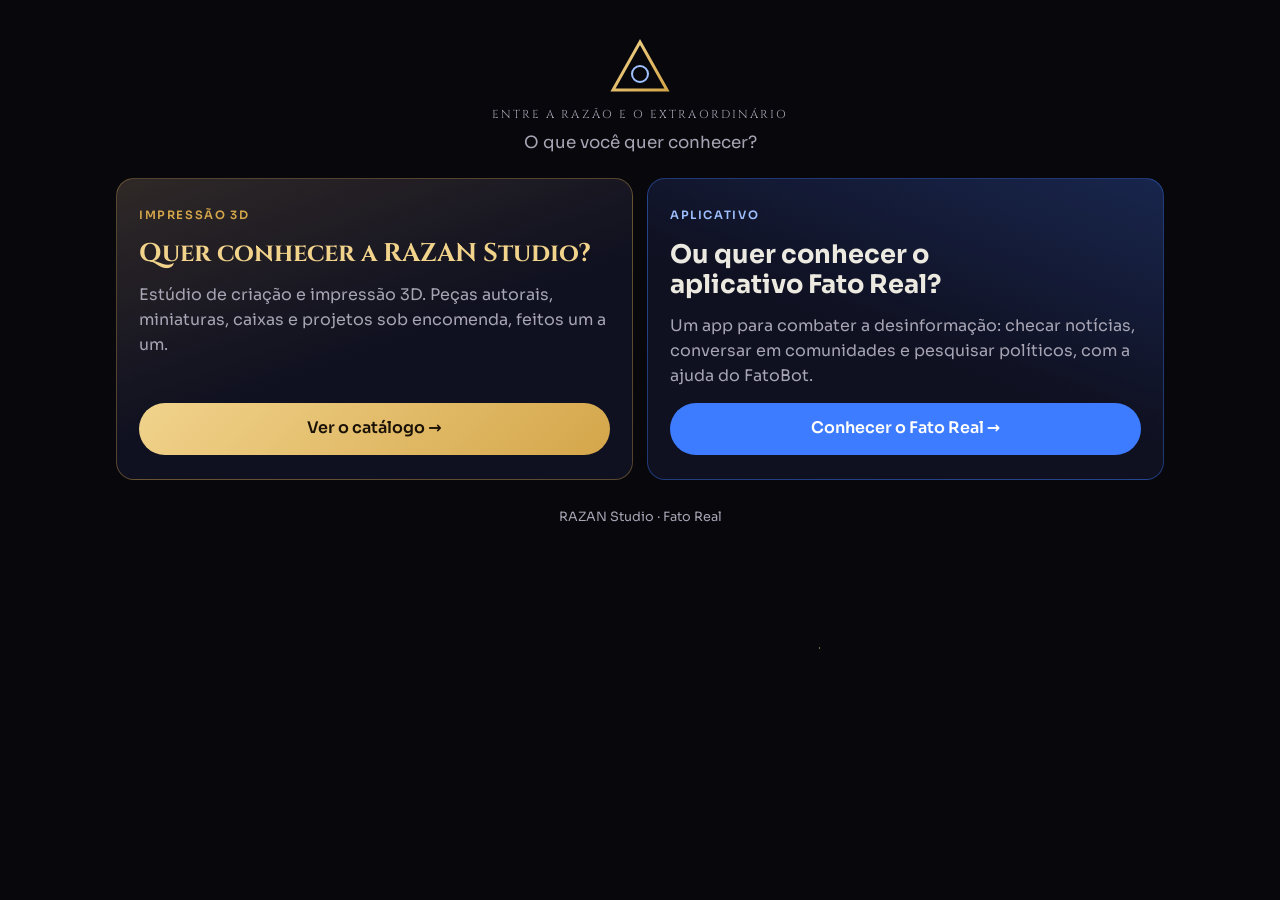
==== r/index.html @ 96d6b2ea "Adiciona página hub (/r), catálogo RAZAN e apresentação Fato Real Co-Authored-By: Claude Opus 5.5 <n" ====
<!doctype html>
<html lang="pt-BR"><head><meta charset="utf-8"><meta name="viewport" content="width=device-width,initial-scale=1,viewport-fit=cover">
<style>:root{padding-top:env(safe-area-inset-top,0px);padding-bottom:env(safe-area-inset-bottom,0px)}body{margin:0}img{max-width:100%}[hidden]{display:none!important}</style>
<title>RAZAN · Fato Real</title>
<meta name="description" content="RAZAN Studio ou Fato Real: escolha o que quer conhecer.">
</head><body>

<meta name="claude:viewport-fit-sides" content="cover">
<link rel="preconnect" href="https://fonts.googleapis.com">
<link rel="stylesheet" href="https://fonts.googleapis.com/css2?family=Cinzel:wght@500;700&family=Sora:wght@400;500;600;700&display=swap">
<style>
/* Layout: duas metades lado a lado (empilham no celular); a segunda vista (#fato-real) é a apresentação do app. Visual único escuro, de propósito. */
:root{
  --cosmos:#07070c;      /* preto cósmico */
  --cosmos-2:#0f1020;
  --ouro:#d4a64a;        /* ouro alquímico */
  --ouro-claro:#f1d38c;
  --azul:#3d7bff;        /* azul */
  --azul-claro:#9fc0ff;
  --texto:#ece9e1;
  --texto-2:#a7a5b4;
  --linha:rgba(255,255,255,.10);
  --f-marca:"Cinzel","Trajan Pro",Georgia,serif;
  --f-texto:"Sora","Segoe UI",system-ui,sans-serif;
  color-scheme:dark;
}
*{box-sizing:border-box}
html,body{min-height:100%}
body{background:var(--cosmos);color:var(--texto);font-family:var(--f-texto);font-size:16px;line-height:1.55;
  background-image:radial-gradient(1px 1px at 12% 18%,rgba(255,255,255,.55) 50%,transparent 51%),
  radial-gradient(1px 1px at 78% 9%,rgba(255,255,255,.4) 50%,transparent 51%),
  radial-gradient(1.5px 1.5px at 64% 72%,rgba(241,211,140,.5) 50%,transparent 51%),
  radial-gradient(1px 1px at 30% 86%,rgba(159,192,255,.5) 50%,transparent 51%),
  radial-gradient(1px 1px at 90% 54%,rgba(255,255,255,.35) 50%,transparent 51%);}
a{color:inherit}
.wrap{max-width:1080px;margin:0 auto;padding-left:max(16px,env(safe-area-inset-left,0px));padding-right:max(16px,env(safe-area-inset-right,0px));padding-block:28px 40px}
header.top{display:flex;flex-direction:column;align-items:center;gap:6px;text-align:center;padding-block:8px 22px}
.lema{font-family:var(--f-marca);letter-spacing:.18em;text-transform:uppercase;font-size:.72rem;color:var(--texto-2)}
.pergunta{font-size:1.05rem;color:var(--texto-2);margin:0}
.escolhas{display:grid;grid-template-columns:1fr 1fr;gap:14px}
@media (max-width:720px){.escolhas{grid-template-columns:1fr}}
.lado{position:relative;min-width:0;border:1px solid var(--linha);border-radius:18px;padding:28px 22px 24px;display:flex;flex-direction:column;gap:14px;overflow:hidden}
.lado.razan{background:linear-gradient(160deg,rgba(212,166,74,.16),rgba(7,7,12,.0) 55%),var(--cosmos-2);border-color:rgba(212,166,74,.35)}
.lado.fato{background:linear-gradient(200deg,rgba(61,123,255,.20),rgba(7,7,12,0) 55%),var(--cosmos-2);border-color:rgba(61,123,255,.38)}
.selo{width:64px;height:64px}
.eyebrow{font-size:.72rem;letter-spacing:.14em;text-transform:uppercase;font-weight:600}
.razan .eyebrow{color:var(--ouro)}
.fato .eyebrow{color:var(--azul-claro)}
h2{margin:0;font-size:1.6rem;line-height:1.2;text-wrap:balance}
.razan h2{font-family:var(--f-marca);font-weight:700;color:var(--ouro-claro)}
.fato h2{font-weight:700}
.lado p{margin:0;color:var(--texto-2)}
.btn{margin-top:auto;display:inline-flex;align-items:center;justify-content:center;gap:10px;min-height:52px;padding:0 22px;border-radius:999px;font-weight:600;text-decoration:none;font-size:1rem;transition:transform .15s ease,filter .15s ease}
.btn:hover{transform:translateY(-1px);filter:brightness(1.08)}
.btn:focus-visible{outline:3px solid var(--texto);outline-offset:3px}
.btn.ouro{background:linear-gradient(135deg,var(--ouro-claro),var(--ouro));color:#1a1206}
.btn.azul{background:var(--azul);color:#fff}
.btn.fantasma{background:transparent;border:1px solid var(--linha);color:var(--texto)}
.ou{display:none;text-align:center;color:var(--texto-2);font-size:.85rem;letter-spacing:.2em}
@media (max-width:720px){.ou{display:block}}
footer{margin-top:28px;text-align:center;color:var(--texto-2);font-size:.8rem}
/* apresentação Fato Real */
#fato-real-view .hero{display:flex;flex-direction:column;gap:10px;padding-block:10px 18px}
#fato-real-view h1{margin:0;font-size:clamp(1.9rem,6vw,2.8rem);line-height:1.1;text-wrap:balance}
#fato-real-view h1 span{color:var(--azul-claro)}
.lead{color:var(--texto-2);max-width:60ch;margin:0}
.grade{display:grid;grid-template-columns:repeat(2,minmax(0,1fr));gap:12px;margin-top:18px}
@media (max-width:720px){.grade{grid-template-columns:1fr}}
.card{border:1px solid var(--linha);border-radius:14px;padding:18px;background:var(--cosmos-2);min-width:0}
.card h3{margin:0 0 6px;font-size:1.05rem;color:var(--azul-claro)}
.card p{margin:0;color:var(--texto-2);font-size:.95rem}
h2.sec{font-size:1.25rem;margin:30px 0 12px}
ol.passos{list-style:none;margin:0;padding:0;display:grid;gap:10px;counter-reset:p}
ol.passos li{counter-increment:p;display:grid;grid-template-columns:40px 1fr;gap:12px;align-items:start;border-left:2px solid rgba(61,123,255,.45);padding:4px 0 4px 12px}
ol.passos li::before{content:counter(p);width:32px;height:32px;border-radius:50%;background:rgba(61,123,255,.18);color:var(--azul-claro);display:grid;place-items:center;font-weight:700}
ol.passos b{display:block}
ol.passos span{color:var(--texto-2);font-size:.95rem}
.nota{margin-top:22px;padding:14px 16px;border:1px dashed rgba(212,166,74,.45);border-radius:12px;color:var(--texto-2);font-size:.9rem}
.acoes{display:flex;flex-wrap:wrap;gap:10px;margin-top:22px}
@media (prefers-reduced-motion:reduce){.btn{transition:none}}
</style>

<!-- VISTA 1: HUB -->
<main id="hub-view" class="wrap">
  <header class="top">
    <svg class="selo" viewBox="0 0 64 64" aria-hidden="true"><defs><linearGradient id="g" x1="0" y1="0" x2="1" y2="1"><stop offset="0" stop-color="#f1d38c"/><stop offset="1" stop-color="#d4a64a"/></linearGradient></defs><polygon points="32,6 59,54 5,54" fill="none" stroke="url(#g)" stroke-width="3"/><circle cx="32" cy="38" r="8" fill="none" stroke="#9fc0ff" stroke-width="2"/></svg>
    <div class="lema">Entre a razão e o extraordinário</div>
    <p class="pergunta">O que você quer conhecer?</p>
  </header>

  <section class="escolhas">
    <article class="lado razan">
      <div class="eyebrow">Impressão 3D</div>
      <h2>Quer conhecer a RAZAN Studio?</h2>
      <p>Estúdio de criação e impressão 3D. Peças autorais, miniaturas, caixas e projetos sob encomenda, feitos um a um.</p>
      <a class="btn ouro" href="/r/catalogo/">Ver o catálogo →</a>
    </article>

    <div class="ou">ou</div>

    <article class="lado fato">
      <div class="eyebrow">Aplicativo</div>
      <h2>Ou quer conhecer o aplicativo Fato Real?</h2>
      <p>Um app para combater a desinformação: checar notícias, conversar em comunidades e pesquisar políticos, com a ajuda do FatoBot.</p>
      <a class="btn azul" href="/r/fato-real/">Conhecer o Fato Real →</a>
    </article>
  </section>

  <footer>RAZAN Studio · Fato Real</footer>
</main>

<!-- VISTA 2: APRESENTAÇÃO FATO REAL -->
<main id="fato-real-view" class="wrap" hidden>
  <a class="btn fantasma" href="#inicio" style="min-height:40px;padding:0 16px;font-size:.9rem">← Voltar</a>
  <div class="hero">
    <div class="eyebrow" style="color:var(--azul-claro)">Aplicativo · prévia</div>
    <h1>Fato Real: <span>antes de compartilhar, confira.</span></h1>
    <p class="lead">O Fato Real é um aplicativo de combate à desinformação. Ele junta checagem de conteúdo, comunidades e pesquisa sobre políticos num só lugar, com um assistente, o FatoBot, que ajuda você a entender o que é verdade.</p>
  </div>

  <div class="grade">
    <div class="card"><h3>Combate à desinformação</h3><p>Recebeu uma notícia, um print ou um link e ficou na dúvida? Leve para o app e veja se aquilo se sustenta antes de passar adiante.</p></div>
    <div class="card"><h3>Comunidades</h3><p>Grupos para discutir temas, trocar fontes e ajudar uns aos outros a separar fato de boato, com conversa respeitosa.</p></div>
    <div class="card"><h3>Pesquisa de políticos</h3><p>Procure um político e encontre informações reunidas sobre ele, para votar e opinar com base em fatos.</p></div>
    <div class="card"><h3>FatoBot</h3><p>O assistente do app. Você pergunta em linguagem simples e ele explica, aponta fontes e ajuda a checar.</p></div>
  </div>

  <h2 class="sec">Como funciona na prática</h2>
  <ol class="passos">
    <li><div><b>Chegou algo suspeito</b><span>Uma mensagem no grupo da família, um vídeo, uma manchete chamativa.</span></div></li>
    <li><div><b>Você leva para o Fato Real</b><span>Cola o texto ou o link, ou pergunta direto ao FatoBot.</span></div></li>
    <li><div><b>O FatoBot ajuda a checar</b><span>Explica o que se sabe sobre o assunto e mostra de onde vêm as informações.</span></div></li>
    <li><div><b>A comunidade soma</b><span>Outras pessoas trazem contexto e fontes; você vê o debate e tira sua conclusão.</span></div></li>
    <li><div><b>Você decide com segurança</b><span>Compartilha o que é fato e ajuda a frear o que é boato.</span></div></li>
  </ol>

  <div class="nota">Esta é uma prévia da apresentação. A página oficial do Fato Real está sendo preparada pela equipe do app e vai substituir este resumo.</div>

  <div class="acoes">
    <a class="btn azul" href="#inicio">Voltar ao início</a>
    <a class="btn ouro" href="/r/catalogo/">Ver também a RAZAN Studio</a>
  </div>
</main>

<script>
(function(){
  var hub=document.getElementById('hub-view'), fr=document.getElementById('fato-real-view');
  function show(){
    var f=location.hash==='#fato-real';if(f){location.replace('/r/fato-real/');return;}
    hub.hidden=f; fr.hidden=!f;
    try{window.scrollTo(0,0)}catch(e){}
  }
  window.addEventListener('hashchange',show); show();
})();
</script>

</body></html>
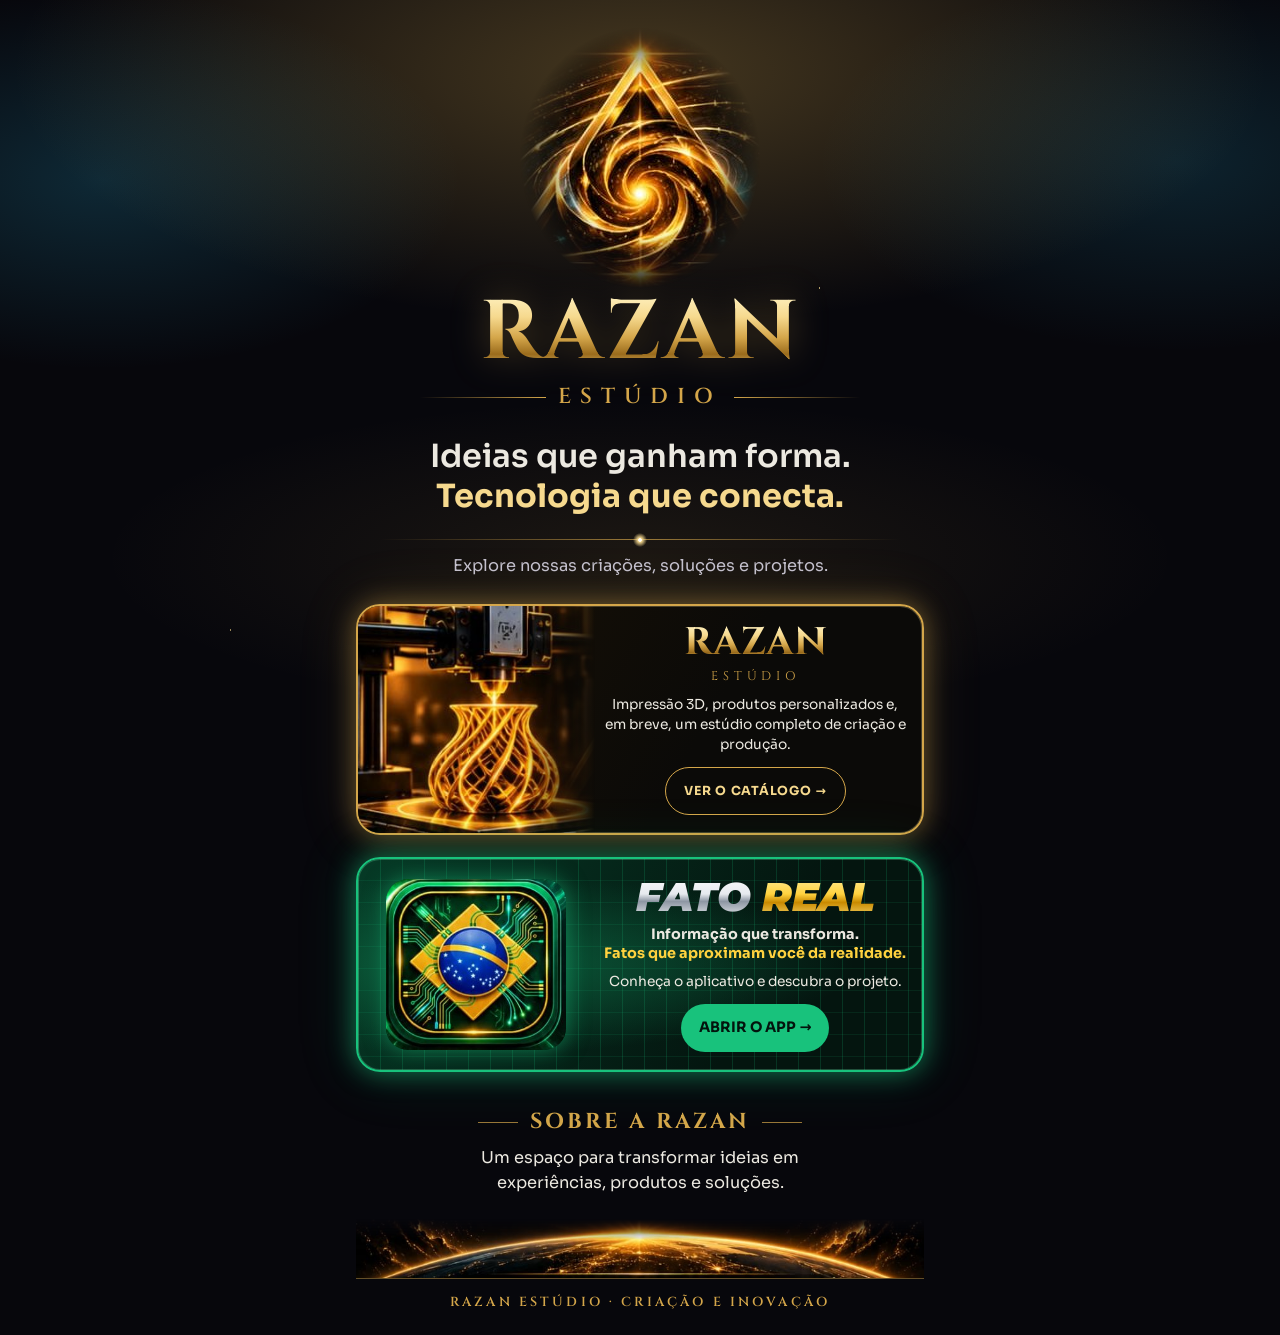
==== commit 607a488c: "Add files via upload" ====
--- a/r/index.html
+++ b/r/index.html
@@ -1,157 +1,142 @@
 <!doctype html>
-<html lang="pt-BR"><head><meta charset="utf-8"><meta name="viewport" content="width=device-width,initial-scale=1,viewport-fit=cover">
-<style>:root{padding-top:env(safe-area-inset-top,0px);padding-bottom:env(safe-area-inset-bottom,0px)}body{margin:0}img{max-width:100%}[hidden]{display:none!important}</style>
-<title>RAZAN · Fato Real</title>
-<meta name="description" content="RAZAN Studio ou Fato Real: escolha o que quer conhecer.">
-</head><body>
-
-<meta name="claude:viewport-fit-sides" content="cover">
+<html lang="pt-BR">
+<head>
+<meta charset="utf-8">
+<meta name="viewport" content="width=device-width,initial-scale=1,viewport-fit=cover">
+<title>RAZAN Estúdio · Fato Real</title>
+<meta name="description" content="RAZAN Estúdio: ideias que ganham forma. Conheça nossas criações em impressão 3D e o aplicativo Fato Real.">
+<meta name="theme-color" content="#07070c">
 <link rel="preconnect" href="https://fonts.googleapis.com">
-<link rel="stylesheet" href="https://fonts.googleapis.com/css2?family=Cinzel:wght@500;700&family=Sora:wght@400;500;600;700&display=swap">
+<link rel="preconnect" href="https://fonts.gstatic.com" crossorigin>
+<link rel="stylesheet" href="https://fonts.googleapis.com/css2?family=Cinzel:wght@600;700&family=Montserrat:ital,wght@1,800;1,900&family=Sora:wght@400;600;700&display=swap">
 <style>
-/* Layout: duas metades lado a lado (empilham no celular); a segunda vista (#fato-real) é a apresentação do app. Visual único escuro, de propósito. */
+/* Hub do QR Code: pôster em uma coluna (celular primeiro), fundo de galáxia dourada, dois cartões. */
 :root{
-  --cosmos:#07070c;      /* preto cósmico */
-  --cosmos-2:#0f1020;
-  --ouro:#d4a64a;        /* ouro alquímico */
-  --ouro-claro:#f1d38c;
-  --azul:#3d7bff;        /* azul */
-  --azul-claro:#9fc0ff;
-  --texto:#ece9e1;
-  --texto-2:#a7a5b4;
-  --linha:rgba(255,255,255,.10);
+  --cosmos:#07070c; --cosmos-2:#0f1020;
+  --ouro:#d4a64a; --ouro-claro:#f6d98e; --ouro-escuro:#9a6b1c;
+  --verde:#18c27c; --verde-escuro:#063a26;
+  --texto:#ece9e1; --texto-2:#c4c1cf;
   --f-marca:"Cinzel","Trajan Pro",Georgia,serif;
   --f-texto:"Sora","Segoe UI",system-ui,sans-serif;
+  --f-fato:"Montserrat","Arial Black","Segoe UI",sans-serif;
   color-scheme:dark;
 }
 *{box-sizing:border-box}
-html,body{min-height:100%}
-body{background:var(--cosmos);color:var(--texto);font-family:var(--f-texto);font-size:16px;line-height:1.55;
-  background-image:radial-gradient(1px 1px at 12% 18%,rgba(255,255,255,.55) 50%,transparent 51%),
-  radial-gradient(1px 1px at 78% 9%,rgba(255,255,255,.4) 50%,transparent 51%),
-  radial-gradient(1.5px 1.5px at 64% 72%,rgba(241,211,140,.5) 50%,transparent 51%),
-  radial-gradient(1px 1px at 30% 86%,rgba(159,192,255,.5) 50%,transparent 51%),
-  radial-gradient(1px 1px at 90% 54%,rgba(255,255,255,.35) 50%,transparent 51%);}
+html{-webkit-text-size-adjust:100%}
+body{margin:0;min-height:100vh;background:var(--cosmos);color:var(--texto);font:16px/1.5 var(--f-texto);overflow-x:hidden;
+  background-image:
+    radial-gradient(ellipse 70% 40% at 50% 8%,rgba(212,166,74,.30),transparent 70%),
+    radial-gradient(ellipse 40% 30% at 8% 20%,rgba(40,160,200,.22),transparent 70%),
+    radial-gradient(ellipse 40% 30% at 92% 18%,rgba(40,160,200,.18),transparent 70%),
+    radial-gradient(ellipse 60% 25% at 50% 62%,rgba(212,166,74,.10),transparent 70%),
+    radial-gradient(1px 1px at 12% 18%,rgba(255,255,255,.7) 50%,transparent 51%),
+    radial-gradient(1px 1px at 78% 9%,rgba(255,255,255,.55) 50%,transparent 51%),
+    radial-gradient(1.5px 1.5px at 64% 32%,rgba(246,217,142,.7) 50%,transparent 51%),
+    radial-gradient(1px 1px at 30% 46%,rgba(159,192,255,.6) 50%,transparent 51%),
+    radial-gradient(1px 1px at 90% 54%,rgba(255,255,255,.45) 50%,transparent 51%),
+    radial-gradient(1.5px 1.5px at 18% 70%,rgba(246,217,142,.6) 50%,transparent 51%),
+    radial-gradient(1px 1px at 84% 80%,rgba(255,255,255,.5) 50%,transparent 51%);
+  background-attachment:fixed}
 a{color:inherit}
-.wrap{max-width:1080px;margin:0 auto;padding-left:max(16px,env(safe-area-inset-left,0px));padding-right:max(16px,env(safe-area-inset-right,0px));padding-block:28px 40px}
-header.top{display:flex;flex-direction:column;align-items:center;gap:6px;text-align:center;padding-block:8px 22px}
-.lema{font-family:var(--f-marca);letter-spacing:.18em;text-transform:uppercase;font-size:.72rem;color:var(--texto-2)}
-.pergunta{font-size:1.05rem;color:var(--texto-2);margin:0}
-.escolhas{display:grid;grid-template-columns:1fr 1fr;gap:14px}
-@media (max-width:720px){.escolhas{grid-template-columns:1fr}}
-.lado{position:relative;min-width:0;border:1px solid var(--linha);border-radius:18px;padding:28px 22px 24px;display:flex;flex-direction:column;gap:14px;overflow:hidden}
-.lado.razan{background:linear-gradient(160deg,rgba(212,166,74,.16),rgba(7,7,12,.0) 55%),var(--cosmos-2);border-color:rgba(212,166,74,.35)}
-.lado.fato{background:linear-gradient(200deg,rgba(61,123,255,.20),rgba(7,7,12,0) 55%),var(--cosmos-2);border-color:rgba(61,123,255,.38)}
-.selo{width:64px;height:64px}
-.eyebrow{font-size:.72rem;letter-spacing:.14em;text-transform:uppercase;font-weight:600}
-.razan .eyebrow{color:var(--ouro)}
-.fato .eyebrow{color:var(--azul-claro)}
-h2{margin:0;font-size:1.6rem;line-height:1.2;text-wrap:balance}
-.razan h2{font-family:var(--f-marca);font-weight:700;color:var(--ouro-claro)}
-.fato h2{font-weight:700}
-.lado p{margin:0;color:var(--texto-2)}
-.btn{margin-top:auto;display:inline-flex;align-items:center;justify-content:center;gap:10px;min-height:52px;padding:0 22px;border-radius:999px;font-weight:600;text-decoration:none;font-size:1rem;transition:transform .15s ease,filter .15s ease}
-.btn:hover{transform:translateY(-1px);filter:brightness(1.08)}
-.btn:focus-visible{outline:3px solid var(--texto);outline-offset:3px}
-.btn.ouro{background:linear-gradient(135deg,var(--ouro-claro),var(--ouro));color:#1a1206}
-.btn.azul{background:var(--azul);color:#fff}
-.btn.fantasma{background:transparent;border:1px solid var(--linha);color:var(--texto)}
-.ou{display:none;text-align:center;color:var(--texto-2);font-size:.85rem;letter-spacing:.2em}
-@media (max-width:720px){.ou{display:block}}
-footer{margin-top:28px;text-align:center;color:var(--texto-2);font-size:.8rem}
-/* apresentação Fato Real */
-#fato-real-view .hero{display:flex;flex-direction:column;gap:10px;padding-block:10px 18px}
-#fato-real-view h1{margin:0;font-size:clamp(1.9rem,6vw,2.8rem);line-height:1.1;text-wrap:balance}
-#fato-real-view h1 span{color:var(--azul-claro)}
-.lead{color:var(--texto-2);max-width:60ch;margin:0}
-.grade{display:grid;grid-template-columns:repeat(2,minmax(0,1fr));gap:12px;margin-top:18px}
-@media (max-width:720px){.grade{grid-template-columns:1fr}}
-.card{border:1px solid var(--linha);border-radius:14px;padding:18px;background:var(--cosmos-2);min-width:0}
-.card h3{margin:0 0 6px;font-size:1.05rem;color:var(--azul-claro)}
-.card p{margin:0;color:var(--texto-2);font-size:.95rem}
-h2.sec{font-size:1.25rem;margin:30px 0 12px}
-ol.passos{list-style:none;margin:0;padding:0;display:grid;gap:10px;counter-reset:p}
-ol.passos li{counter-increment:p;display:grid;grid-template-columns:40px 1fr;gap:12px;align-items:start;border-left:2px solid rgba(61,123,255,.45);padding:4px 0 4px 12px}
-ol.passos li::before{content:counter(p);width:32px;height:32px;border-radius:50%;background:rgba(61,123,255,.18);color:var(--azul-claro);display:grid;place-items:center;font-weight:700}
-ol.passos b{display:block}
-ol.passos span{color:var(--texto-2);font-size:.95rem}
-.nota{margin-top:22px;padding:14px 16px;border:1px dashed rgba(212,166,74,.45);border-radius:12px;color:var(--texto-2);font-size:.9rem}
-.acoes{display:flex;flex-wrap:wrap;gap:10px;margin-top:22px}
-@media (prefers-reduced-motion:reduce){.btn{transition:none}}
+img{max-width:100%;display:block}
+.pagina{max-width:600px;margin:0 auto;padding:max(28px,env(safe-area-inset-top,0px)) max(16px,env(safe-area-inset-right,0px)) 0 max(16px,env(safe-area-inset-left,0px));display:flex;flex-direction:column;align-items:center;text-align:center}
+
+/* Topo */
+.emblema{width:min(58vw,240px);aspect-ratio:340/260;object-fit:cover;-webkit-mask-image:radial-gradient(ellipse 50% 50% at 50% 50%,#000 62%,transparent 100%);mask-image:radial-gradient(ellipse 50% 50% at 50% 50%,#000 62%,transparent 100%)}
+.ouro-metal{background:linear-gradient(180deg,#fff3c4 0%,var(--ouro-claro) 30%,var(--ouro) 55%,var(--ouro-escuro) 75%,var(--ouro-claro) 100%);-webkit-background-clip:text;background-clip:text;color:transparent}
+.marca{font-family:var(--f-marca);font-weight:700;font-size:clamp(3.2rem,17vw,5.2rem);line-height:1;letter-spacing:.03em;margin:4px 0 0;filter:drop-shadow(0 0 18px rgba(212,166,74,.35))}
+.sub-marca{display:flex;align-items:center;gap:12px;width:100%;max-width:440px;font-family:var(--f-marca);font-weight:600;letter-spacing:.42em;font-size:clamp(1rem,5vw,1.35rem);color:var(--ouro);margin-top:6px}
+.sub-marca::before,.sub-marca::after{content:"";flex:1;height:1px;background:linear-gradient(90deg,transparent,var(--ouro))}
+.sub-marca::after{background:linear-gradient(90deg,var(--ouro),transparent)}
+h1{margin:22px 0 0;font-size:clamp(1.45rem,6.6vw,2rem);line-height:1.25;font-weight:600;text-wrap:balance}
+h1 span{display:block;color:var(--ouro-claro);font-weight:700}
+.divisor{width:100%;max-width:520px;height:16px;margin:16px 0 6px;background:radial-gradient(circle at 50% 50%,#fff 0 1.5px,var(--ouro-claro) 2px,transparent 7px),linear-gradient(90deg,transparent,rgba(212,166,74,.7),transparent) center/100% 1px no-repeat}
+.convite{margin:0;color:var(--texto-2);font-size:1.02rem}
+
+/* Cartões */
+.cartoes{width:100%;display:grid;gap:22px;margin-top:26px}
+.cartao{position:relative;display:grid;grid-template-columns:42% 1fr;align-items:center;min-height:200px;border-radius:24px;overflow:hidden;text-decoration:none;text-align:center;isolation:isolate;transition:transform .2s ease,box-shadow .2s ease}
+.cartao:hover{transform:translateY(-2px)}
+.cartao:focus-visible{outline:3px solid #fff;outline-offset:4px}
+.cartao .lado-texto{padding:18px 14px 18px 8px;display:flex;flex-direction:column;align-items:center;gap:8px;min-width:0}
+.cartao p{margin:0;font-size:.86rem;line-height:1.45;color:var(--texto)}
+.acao{display:inline-flex;align-items:center;justify-content:center;min-height:48px;padding:0 18px;border-radius:999px;font-weight:700;font-size:.9rem;margin-top:4px}
+
+.razan{background:linear-gradient(120deg,#1a1205,#0b0a08 60%);border:2px solid var(--ouro);box-shadow:0 0 0 1px rgba(246,217,142,.25) inset,0 0 26px rgba(212,166,74,.45),0 0 60px rgba(212,166,74,.15)}
+.razan .foto{height:100%;min-height:200px;background:url(img/impressora.jpg) center/cover;-webkit-mask-image:linear-gradient(90deg,#000 70%,transparent);mask-image:linear-gradient(90deg,#000 70%,transparent)}
+.razan .mini-marca{font-family:var(--f-marca);font-weight:700;font-size:clamp(1.7rem,8vw,2.4rem);line-height:1}
+.razan .mini-sub{font-family:var(--f-marca);letter-spacing:.38em;font-size:.78rem;color:var(--ouro);margin-top:-2px}
+.razan .acao{border:1.5px solid var(--ouro);color:var(--ouro-claro);letter-spacing:.06em;font-size:.78rem}
+
+.fato{background:
+    linear-gradient(90deg,rgba(24,194,124,.18) 1px,transparent 1px) 0 0/22px 22px,
+    linear-gradient(0deg,rgba(24,194,124,.10) 1px,transparent 1px) 0 0/22px 22px,
+    radial-gradient(ellipse at 20% 50%,#0b5a3a,transparent 60%),
+    linear-gradient(120deg,#063a26,#04150f 70%);
+  border:2px solid var(--verde);box-shadow:0 0 0 1px rgba(120,255,190,.25) inset,0 0 26px rgba(24,194,124,.55),0 0 60px rgba(24,194,124,.18)}
+.fato .chip{width:86%;max-width:180px;height:auto;aspect-ratio:285/270;object-fit:cover;margin:14px auto;border-radius:22px;box-shadow:0 0 22px rgba(24,194,124,.55)}
+.marca-fato{font-family:var(--f-fato);font-style:italic;font-weight:900;font-size:clamp(1.6rem,7.6vw,2.5rem);line-height:1;letter-spacing:-.01em;white-space:nowrap}
+.marca-fato .prata{background:linear-gradient(180deg,#ffffff 0%,#e6e9ee 45%,#8d96a3 60%,#f4f6f8 100%);-webkit-background-clip:text;background-clip:text;color:transparent}
+.marca-fato .dourado{background:linear-gradient(180deg,#fff2a8 0%,#ffd23f 45%,#c98a00 62%,#ffe27a 100%);-webkit-background-clip:text;background-clip:text;color:transparent}
+.fato .frase{font-weight:700;font-size:.9rem;line-height:1.35}
+.fato .frase span{display:block;color:#ffd23f}
+.fato .acao{background:var(--verde);color:#03140d}
+
+/* Sobre */
+.sobre{margin-top:34px;display:flex;flex-direction:column;align-items:center;gap:8px}
+.sobre h2{margin:0;font-family:var(--f-marca);font-weight:700;letter-spacing:.14em;font-size:1.35rem;color:var(--ouro)}
+.sobre h2::before,.sobre h2::after{content:"";display:inline-block;width:40px;height:1px;background:var(--ouro);vertical-align:middle;margin:0 12px;opacity:.7}
+.sobre p{margin:0;max-width:34ch;font-size:1.02rem}
+
+/* Rodapé com planeta */
+.rodape{width:100%;margin-top:24px;position:relative}
+.rodape img{width:100%;height:auto;-webkit-mask-image:linear-gradient(180deg,transparent,#000 35%);mask-image:linear-gradient(180deg,transparent,#000 35%)}
+.rodape p{margin:0;padding:14px 0 max(22px,env(safe-area-inset-bottom,0px));font-family:var(--f-marca);font-weight:600;letter-spacing:.24em;font-size:clamp(.62rem,2.8vw,.82rem);color:var(--ouro);border-top:1px solid rgba(212,166,74,.45)}
+
+@media (max-width:360px){.cartao{grid-template-columns:38% 1fr}.cartao p{font-size:.8rem}}
+@media (prefers-reduced-motion:reduce){.cartao{transition:none}}
 </style>
+</head>
+<body>
+<main class="pagina">
+  <img class="emblema" src="img/emblema.jpg" alt="" width="340" height="260">
+  <div class="marca ouro-metal">RAZAN</div>
+  <div class="sub-marca">ESTÚDIO</div>
+  <h1>Ideias que ganham forma. <span>Tecnologia que conecta.</span></h1>
+  <div class="divisor" aria-hidden="true"></div>
+  <p class="convite">Explore nossas criações, soluções e projetos.</p>
 
-<!-- VISTA 1: HUB -->
-<main id="hub-view" class="wrap">
-  <header class="top">
-    <svg class="selo" viewBox="0 0 64 64" aria-hidden="true"><defs><linearGradient id="g" x1="0" y1="0" x2="1" y2="1"><stop offset="0" stop-color="#f1d38c"/><stop offset="1" stop-color="#d4a64a"/></linearGradient></defs><polygon points="32,6 59,54 5,54" fill="none" stroke="url(#g)" stroke-width="3"/><circle cx="32" cy="38" r="8" fill="none" stroke="#9fc0ff" stroke-width="2"/></svg>
-    <div class="lema">Entre a razão e o extraordinário</div>
-    <p class="pergunta">O que você quer conhecer?</p>
-  </header>
+  <nav class="cartoes" aria-label="Escolha o que conhecer">
+    <a class="cartao razan" href="/r/catalogo/">
+      <div class="foto" role="img" aria-label="Impressora 3D imprimindo um vaso dourado"></div>
+      <div class="lado-texto">
+        <div class="mini-marca ouro-metal">RAZAN</div>
+        <div class="mini-sub">ESTÚDIO</div>
+        <p>Impressão 3D, produtos personalizados e, em breve, um estúdio completo de criação e produção.</p>
+        <span class="acao">VER O CATÁLOGO →</span>
+      </div>
+    </a>
 
-  <section class="escolhas">
-    <article class="lado razan">
-      <div class="eyebrow">Impressão 3D</div>
-      <h2>Quer conhecer a RAZAN Studio?</h2>
-      <p>Estúdio de criação e impressão 3D. Peças autorais, miniaturas, caixas e projetos sob encomenda, feitos um a um.</p>
-      <a class="btn ouro" href="/r/catalogo/">Ver o catálogo →</a>
-    </article>
+    <a class="cartao fato" href="https://fato-real.vercel.app/">
+      <img class="chip" src="img/fato-real-chip.jpg" alt="" width="285" height="270">
+      <div class="lado-texto">
+        <div class="marca-fato"><span class="prata">FATO</span> <span class="dourado">REAL</span></div>
+        <div class="frase">Informação que transforma. <span>Fatos que aproximam você da realidade.</span></div>
+        <p>Conheça o aplicativo e descubra o projeto.</p>
+        <span class="acao">ABRIR O APP →</span>
+      </div>
+    </a>
+  </nav>
 
-    <div class="ou">ou</div>
-
-    <article class="lado fato">
-      <div class="eyebrow">Aplicativo</div>
-      <h2>Ou quer conhecer o aplicativo Fato Real?</h2>
-      <p>Um app para combater a desinformação: checar notícias, conversar em comunidades e pesquisar políticos, com a ajuda do FatoBot.</p>
-      <a class="btn azul" href="/r/fato-real/">Conhecer o Fato Real →</a>
-    </article>
+  <section class="sobre">
+    <h2>SOBRE A RAZAN</h2>
+    <p>Um espaço para transformar ideias em experiências, produtos e soluções.</p>
   </section>
 
-  <footer>RAZAN Studio · Fato Real</footer>
+  <footer class="rodape">
+    <img src="img/planeta.jpg" alt="" width="900" height="93">
+    <p>RAZAN ESTÚDIO · CRIAÇÃO E INOVAÇÃO</p>
+  </footer>
 </main>
-
-<!-- VISTA 2: APRESENTAÇÃO FATO REAL -->
-<main id="fato-real-view" class="wrap" hidden>
-  <a class="btn fantasma" href="#inicio" style="min-height:40px;padding:0 16px;font-size:.9rem">← Voltar</a>
-  <div class="hero">
-    <div class="eyebrow" style="color:var(--azul-claro)">Aplicativo · prévia</div>
-    <h1>Fato Real: <span>antes de compartilhar, confira.</span></h1>
-    <p class="lead">O Fato Real é um aplicativo de combate à desinformação. Ele junta checagem de conteúdo, comunidades e pesquisa sobre políticos num só lugar, com um assistente, o FatoBot, que ajuda você a entender o que é verdade.</p>
-  </div>
-
-  <div class="grade">
-    <div class="card"><h3>Combate à desinformação</h3><p>Recebeu uma notícia, um print ou um link e ficou na dúvida? Leve para o app e veja se aquilo se sustenta antes de passar adiante.</p></div>
-    <div class="card"><h3>Comunidades</h3><p>Grupos para discutir temas, trocar fontes e ajudar uns aos outros a separar fato de boato, com conversa respeitosa.</p></div>
-    <div class="card"><h3>Pesquisa de políticos</h3><p>Procure um político e encontre informações reunidas sobre ele, para votar e opinar com base em fatos.</p></div>
-    <div class="card"><h3>FatoBot</h3><p>O assistente do app. Você pergunta em linguagem simples e ele explica, aponta fontes e ajuda a checar.</p></div>
-  </div>
-
-  <h2 class="sec">Como funciona na prática</h2>
-  <ol class="passos">
-    <li><div><b>Chegou algo suspeito</b><span>Uma mensagem no grupo da família, um vídeo, uma manchete chamativa.</span></div></li>
-    <li><div><b>Você leva para o Fato Real</b><span>Cola o texto ou o link, ou pergunta direto ao FatoBot.</span></div></li>
-    <li><div><b>O FatoBot ajuda a checar</b><span>Explica o que se sabe sobre o assunto e mostra de onde vêm as informações.</span></div></li>
-    <li><div><b>A comunidade soma</b><span>Outras pessoas trazem contexto e fontes; você vê o debate e tira sua conclusão.</span></div></li>
-    <li><div><b>Você decide com segurança</b><span>Compartilha o que é fato e ajuda a frear o que é boato.</span></div></li>
-  </ol>
-
-  <div class="nota">Esta é uma prévia da apresentação. A página oficial do Fato Real está sendo preparada pela equipe do app e vai substituir este resumo.</div>
-
-  <div class="acoes">
-    <a class="btn azul" href="#inicio">Voltar ao início</a>
-    <a class="btn ouro" href="/r/catalogo/">Ver também a RAZAN Studio</a>
-  </div>
-</main>
-
-<script>
-(function(){
-  var hub=document.getElementById('hub-view'), fr=document.getElementById('fato-real-view');
-  function show(){
-    var f=location.hash==='#fato-real';if(f){location.replace('/r/fato-real/');return;}
-    hub.hidden=f; fr.hidden=!f;
-    try{window.scrollTo(0,0)}catch(e){}
-  }
-  window.addEventListener('hashchange',show); show();
-})();
-</script>
-
-</body></html>
+</body>
+</html>
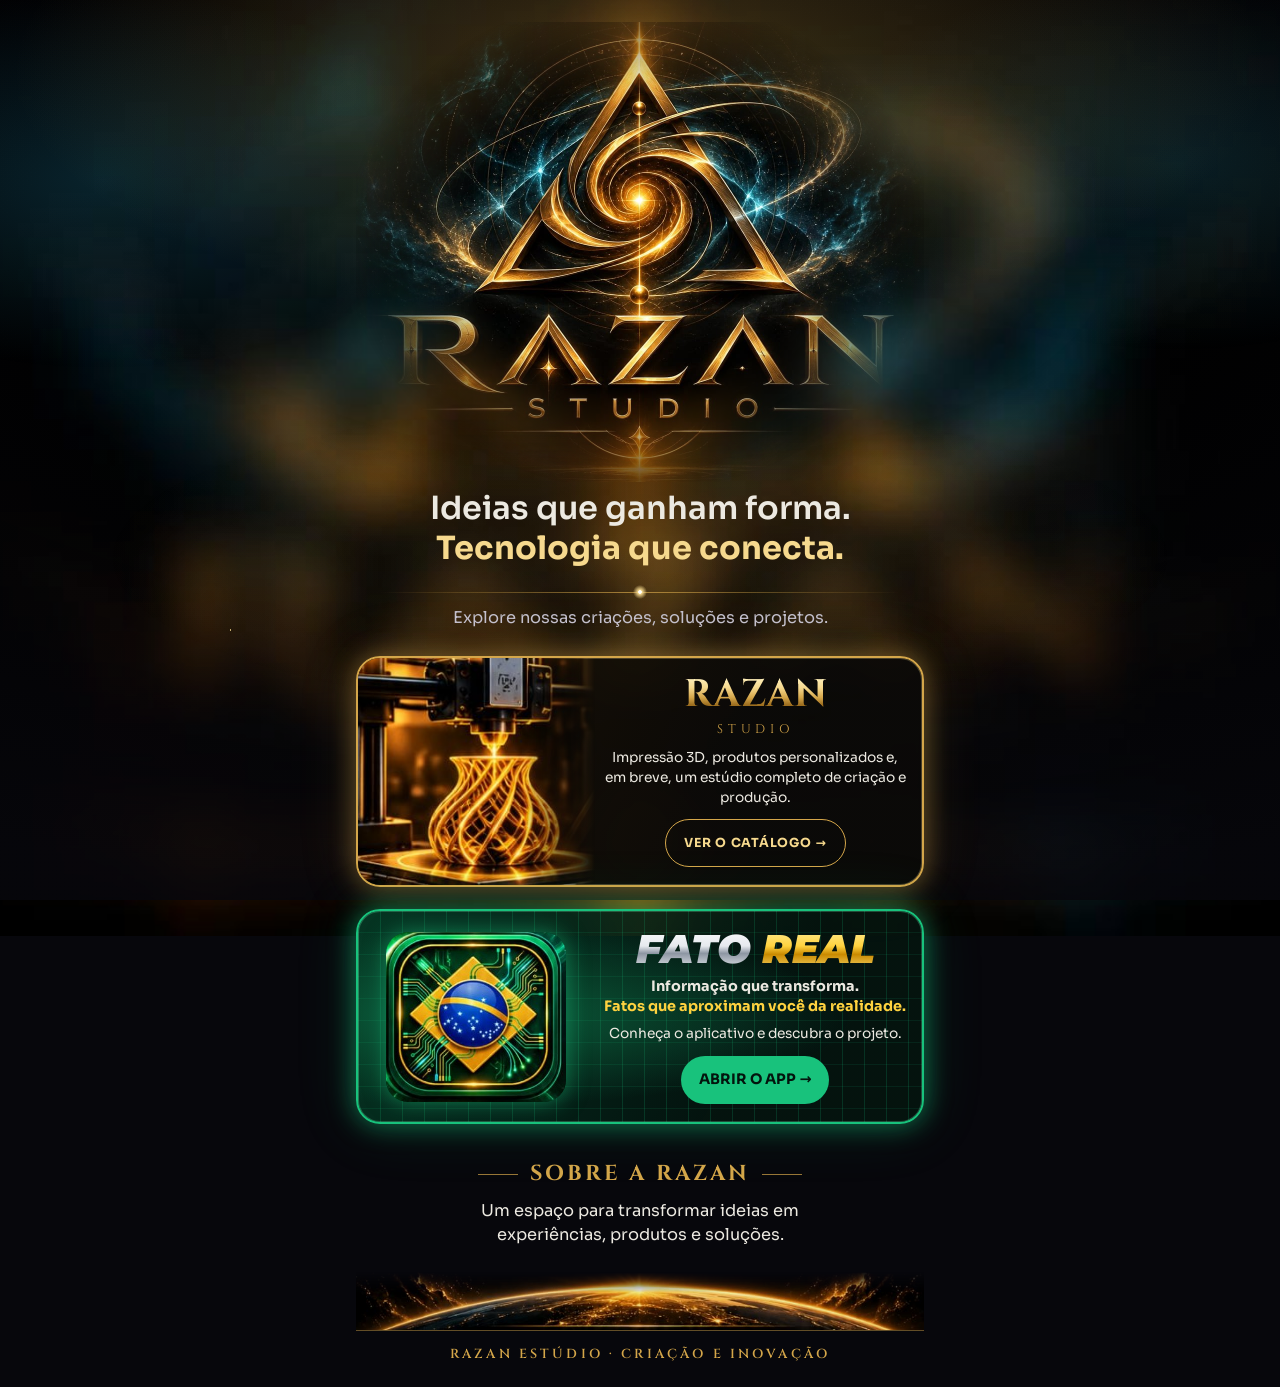
==== commit e1099f2c: "Add files via upload" ====
--- a/r/index.html
+++ b/r/index.html
@@ -22,8 +22,8 @@
   color-scheme:dark;
 }
 *{box-sizing:border-box}
-html{-webkit-text-size-adjust:100%}
-body{margin:0;min-height:100vh;background:var(--cosmos);color:var(--texto);font:16px/1.5 var(--f-texto);overflow-x:hidden;
+html{-webkit-text-size-adjust:100%;background:var(--cosmos);overflow-x:clip}
+body{margin:0;min-height:100vh;background:transparent;color:var(--texto);font:16px/1.5 var(--f-texto);overflow-x:hidden;
   background-image:
     radial-gradient(ellipse 70% 40% at 50% 8%,rgba(212,166,74,.30),transparent 70%),
     radial-gradient(ellipse 40% 30% at 8% 20%,rgba(40,160,200,.22),transparent 70%),
@@ -37,19 +37,28 @@
     radial-gradient(1.5px 1.5px at 18% 70%,rgba(246,217,142,.6) 50%,transparent 51%),
     radial-gradient(1px 1px at 84% 80%,rgba(255,255,255,.5) 50%,transparent 51%);
   background-attachment:fixed}
+body::before{content:"";position:fixed;inset:0;z-index:-2;background:url(img/cosmos-fundo.jpg) center 18%/cover no-repeat;transform:scale(1.08)}
+body::after{content:"";position:fixed;inset:0;z-index:-1;pointer-events:none;
+  background:radial-gradient(ellipse 120% 70% at 50% 30%,transparent 30%,rgba(7,7,12,.55) 75%,rgba(7,7,12,.85) 100%),
+  radial-gradient(1px 1px at 12% 18%,rgba(255,255,255,.8) 50%,transparent 51%),radial-gradient(1px 1px at 78% 9%,rgba(255,255,255,.6) 50%,transparent 51%),
+  radial-gradient(1.5px 1.5px at 64% 32%,rgba(246,217,142,.8) 50%,transparent 51%),radial-gradient(1px 1px at 30% 46%,rgba(159,220,255,.7) 50%,transparent 51%),
+  radial-gradient(1px 1px at 90% 54%,rgba(255,255,255,.55) 50%,transparent 51%),radial-gradient(1.5px 1.5px at 18% 70%,rgba(246,217,142,.7) 50%,transparent 51%),
+  radial-gradient(1px 1px at 84% 80%,rgba(255,255,255,.6) 50%,transparent 51%),radial-gradient(1px 1px at 46% 90%,rgba(159,220,255,.6) 50%,transparent 51%)}
 a{color:inherit}
 img{max-width:100%;display:block}
 .pagina{max-width:600px;margin:0 auto;padding:max(28px,env(safe-area-inset-top,0px)) max(16px,env(safe-area-inset-right,0px)) 0 max(16px,env(safe-area-inset-left,0px));display:flex;flex-direction:column;align-items:center;text-align:center}
 
 /* Topo */
-.emblema{width:min(58vw,240px);aspect-ratio:340/260;object-fit:cover;-webkit-mask-image:radial-gradient(ellipse 50% 50% at 50% 50%,#000 62%,transparent 100%);mask-image:radial-gradient(ellipse 50% 50% at 50% 50%,#000 62%,transparent 100%)}
+.logo-razan{width:100%;height:auto;max-width:600px;margin:-6px 0 0;aspect-ratio:1136/920;object-fit:cover;
+  -webkit-mask-image:radial-gradient(ellipse 52% 54% at 50% 48%,#000 58%,transparent 100%);mask-image:radial-gradient(ellipse 52% 54% at 50% 48%,#000 58%,transparent 100%)}
 .ouro-metal{background:linear-gradient(180deg,#fff3c4 0%,var(--ouro-claro) 30%,var(--ouro) 55%,var(--ouro-escuro) 75%,var(--ouro-claro) 100%);-webkit-background-clip:text;background-clip:text;color:transparent}
 .marca{font-family:var(--f-marca);font-weight:700;font-size:clamp(3.2rem,17vw,5.2rem);line-height:1;letter-spacing:.03em;margin:4px 0 0;filter:drop-shadow(0 0 18px rgba(212,166,74,.35))}
 .sub-marca{display:flex;align-items:center;gap:12px;width:100%;max-width:440px;font-family:var(--f-marca);font-weight:600;letter-spacing:.42em;font-size:clamp(1rem,5vw,1.35rem);color:var(--ouro);margin-top:6px}
 .sub-marca::before,.sub-marca::after{content:"";flex:1;height:1px;background:linear-gradient(90deg,transparent,var(--ouro))}
 .sub-marca::after{background:linear-gradient(90deg,var(--ouro),transparent)}
-h1{margin:22px 0 0;font-size:clamp(1.45rem,6.6vw,2rem);line-height:1.25;font-weight:600;text-wrap:balance}
-h1 span{display:block;color:var(--ouro-claro);font-weight:700}
+.slogan{margin:6px 0 0;font-size:clamp(1.45rem,6.6vw,2rem);line-height:1.25;font-weight:600;text-wrap:balance}
+.slogan span{display:block;color:var(--ouro-claro);font-weight:700}
+.sr-only{position:absolute;width:1px;height:1px;overflow:hidden;clip:rect(0 0 0 0);white-space:nowrap}
 .divisor{width:100%;max-width:520px;height:16px;margin:16px 0 6px;background:radial-gradient(circle at 50% 50%,#fff 0 1.5px,var(--ouro-claro) 2px,transparent 7px),linear-gradient(90deg,transparent,rgba(212,166,74,.7),transparent) center/100% 1px no-repeat}
 .convite{margin:0;color:var(--texto-2);font-size:1.02rem}
 
@@ -62,7 +71,7 @@
 .cartao p{margin:0;font-size:.86rem;line-height:1.45;color:var(--texto)}
 .acao{display:inline-flex;align-items:center;justify-content:center;min-height:48px;padding:0 18px;border-radius:999px;font-weight:700;font-size:.9rem;margin-top:4px}
 
-.razan{background:linear-gradient(120deg,#1a1205,#0b0a08 60%);border:2px solid var(--ouro);box-shadow:0 0 0 1px rgba(246,217,142,.25) inset,0 0 26px rgba(212,166,74,.45),0 0 60px rgba(212,166,74,.15)}
+.razan{background:linear-gradient(120deg,rgba(26,18,5,.92),rgba(11,10,8,.85) 60%);backdrop-filter:blur(3px);border:2px solid var(--ouro);box-shadow:0 0 0 1px rgba(246,217,142,.25) inset,0 0 26px rgba(212,166,74,.45),0 0 60px rgba(212,166,74,.15)}
 .razan .foto{height:100%;min-height:200px;background:url(img/impressora.jpg) center/cover;-webkit-mask-image:linear-gradient(90deg,#000 70%,transparent);mask-image:linear-gradient(90deg,#000 70%,transparent)}
 .razan .mini-marca{font-family:var(--f-marca);font-weight:700;font-size:clamp(1.7rem,8vw,2.4rem);line-height:1}
 .razan .mini-sub{font-family:var(--f-marca);letter-spacing:.38em;font-size:.78rem;color:var(--ouro);margin-top:-2px}
@@ -72,7 +81,7 @@
     linear-gradient(90deg,rgba(24,194,124,.18) 1px,transparent 1px) 0 0/22px 22px,
     linear-gradient(0deg,rgba(24,194,124,.10) 1px,transparent 1px) 0 0/22px 22px,
     radial-gradient(ellipse at 20% 50%,#0b5a3a,transparent 60%),
-    linear-gradient(120deg,#063a26,#04150f 70%);
+    linear-gradient(120deg,rgba(6,58,38,.92),rgba(4,21,15,.86) 70%);
   border:2px solid var(--verde);box-shadow:0 0 0 1px rgba(120,255,190,.25) inset,0 0 26px rgba(24,194,124,.55),0 0 60px rgba(24,194,124,.18)}
 .fato .chip{width:86%;max-width:180px;height:auto;aspect-ratio:285/270;object-fit:cover;margin:14px auto;border-radius:22px;box-shadow:0 0 22px rgba(24,194,124,.55)}
 .marca-fato{font-family:var(--f-fato);font-style:italic;font-weight:900;font-size:clamp(1.6rem,7.6vw,2.5rem);line-height:1;letter-spacing:-.01em;white-space:nowrap}
@@ -90,7 +99,7 @@
 
 /* Rodapé com planeta */
 .rodape{width:100%;margin-top:24px;position:relative}
-.rodape img{width:100%;height:auto;-webkit-mask-image:linear-gradient(180deg,transparent,#000 35%);mask-image:linear-gradient(180deg,transparent,#000 35%)}
+.rodape img{width:100%;height:auto;opacity:.95;-webkit-mask-image:linear-gradient(180deg,transparent,#000 35%);mask-image:linear-gradient(180deg,transparent,#000 35%)}
 .rodape p{margin:0;padding:14px 0 max(22px,env(safe-area-inset-bottom,0px));font-family:var(--f-marca);font-weight:600;letter-spacing:.24em;font-size:clamp(.62rem,2.8vw,.82rem);color:var(--ouro);border-top:1px solid rgba(212,166,74,.45)}
 
 @media (max-width:360px){.cartao{grid-template-columns:38% 1fr}.cartao p{font-size:.8rem}}
@@ -99,10 +108,9 @@
 </head>
 <body>
 <main class="pagina">
-  <img class="emblema" src="img/emblema.jpg" alt="" width="340" height="260">
-  <div class="marca ouro-metal">RAZAN</div>
-  <div class="sub-marca">ESTÚDIO</div>
-  <h1>Ideias que ganham forma. <span>Tecnologia que conecta.</span></h1>
+  <h1 class="sr-only">RAZAN Studio</h1>
+  <img class="logo-razan" src="img/razan-logo.jpg" alt="RAZAN Studio: triângulo dourado com uma galáxia em espiral" width="1136" height="920">
+  <p class="slogan">Ideias que ganham forma. <span>Tecnologia que conecta.</span></p>
   <div class="divisor" aria-hidden="true"></div>
   <p class="convite">Explore nossas criações, soluções e projetos.</p>
 
@@ -111,7 +119,7 @@
       <div class="foto" role="img" aria-label="Impressora 3D imprimindo um vaso dourado"></div>
       <div class="lado-texto">
         <div class="mini-marca ouro-metal">RAZAN</div>
-        <div class="mini-sub">ESTÚDIO</div>
+        <div class="mini-sub">STUDIO</div>
         <p>Impressão 3D, produtos personalizados e, em breve, um estúdio completo de criação e produção.</p>
         <span class="acao">VER O CATÁLOGO →</span>
       </div>
